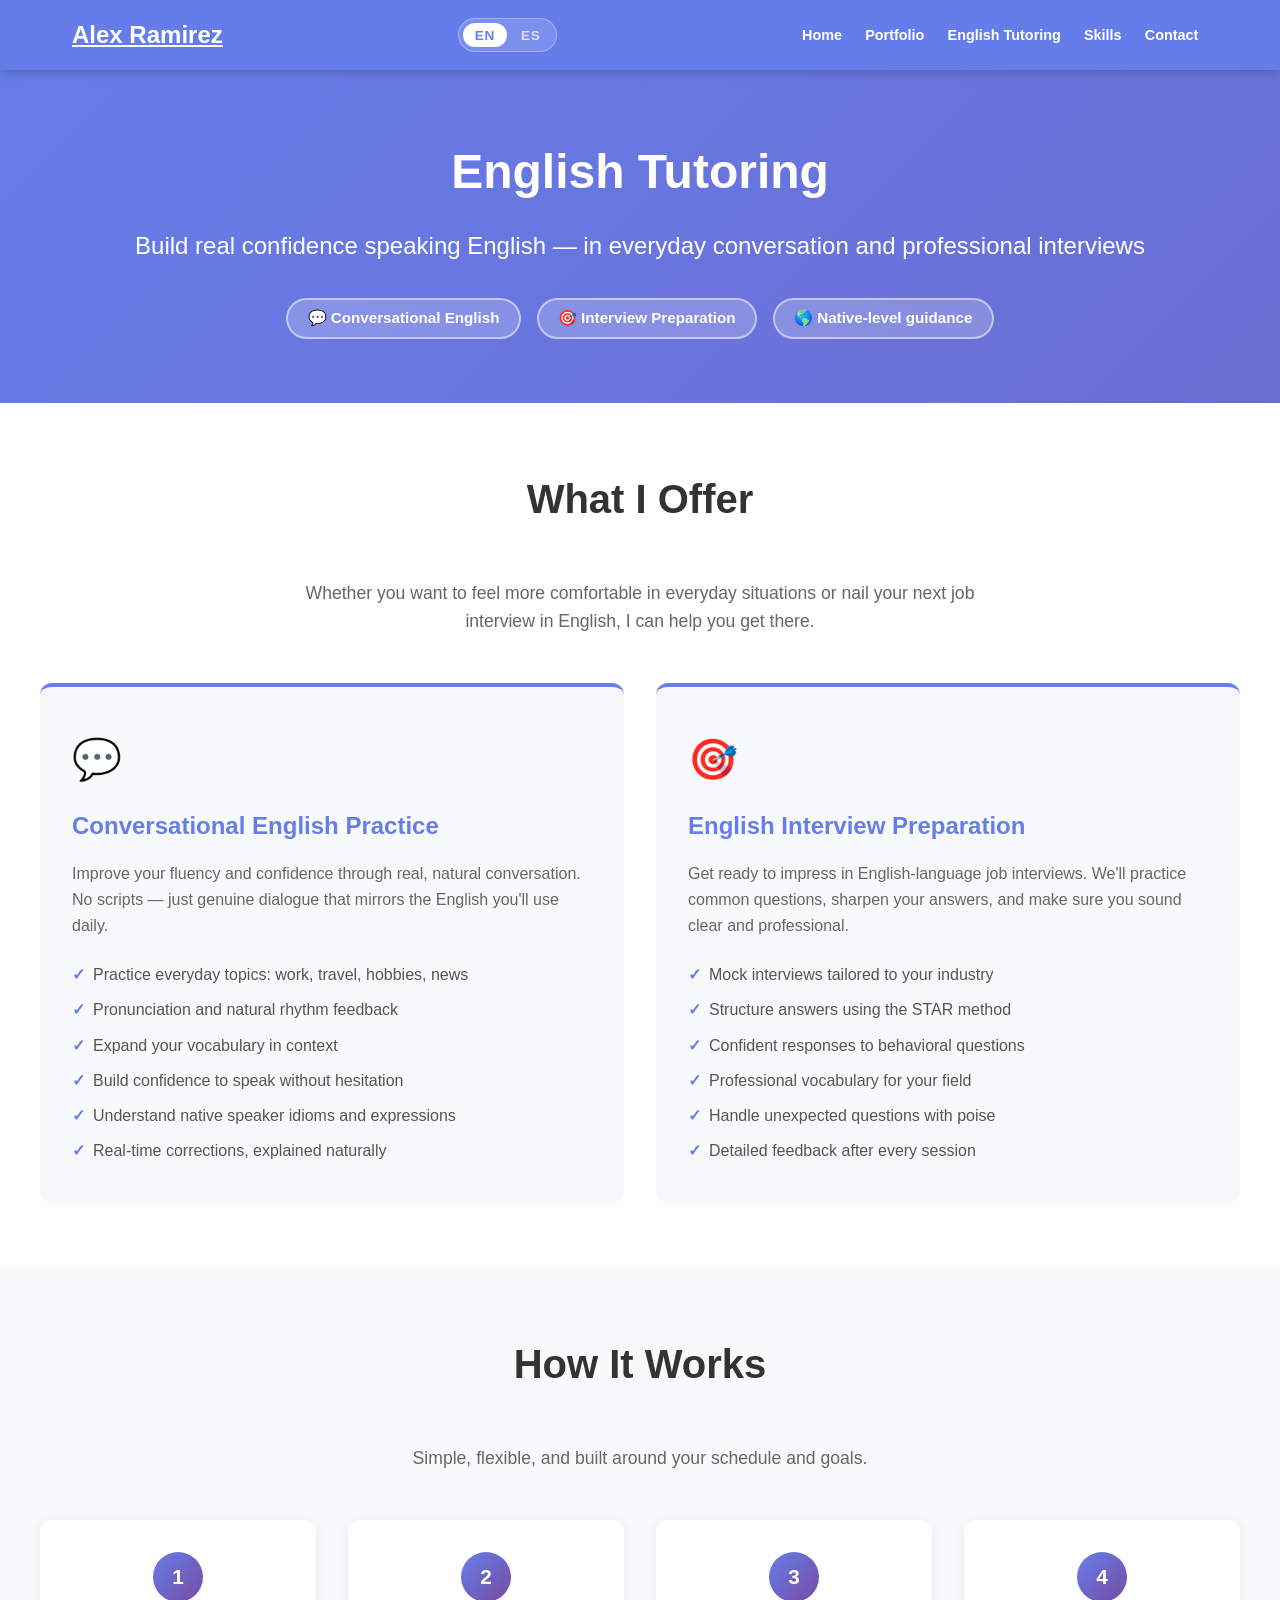
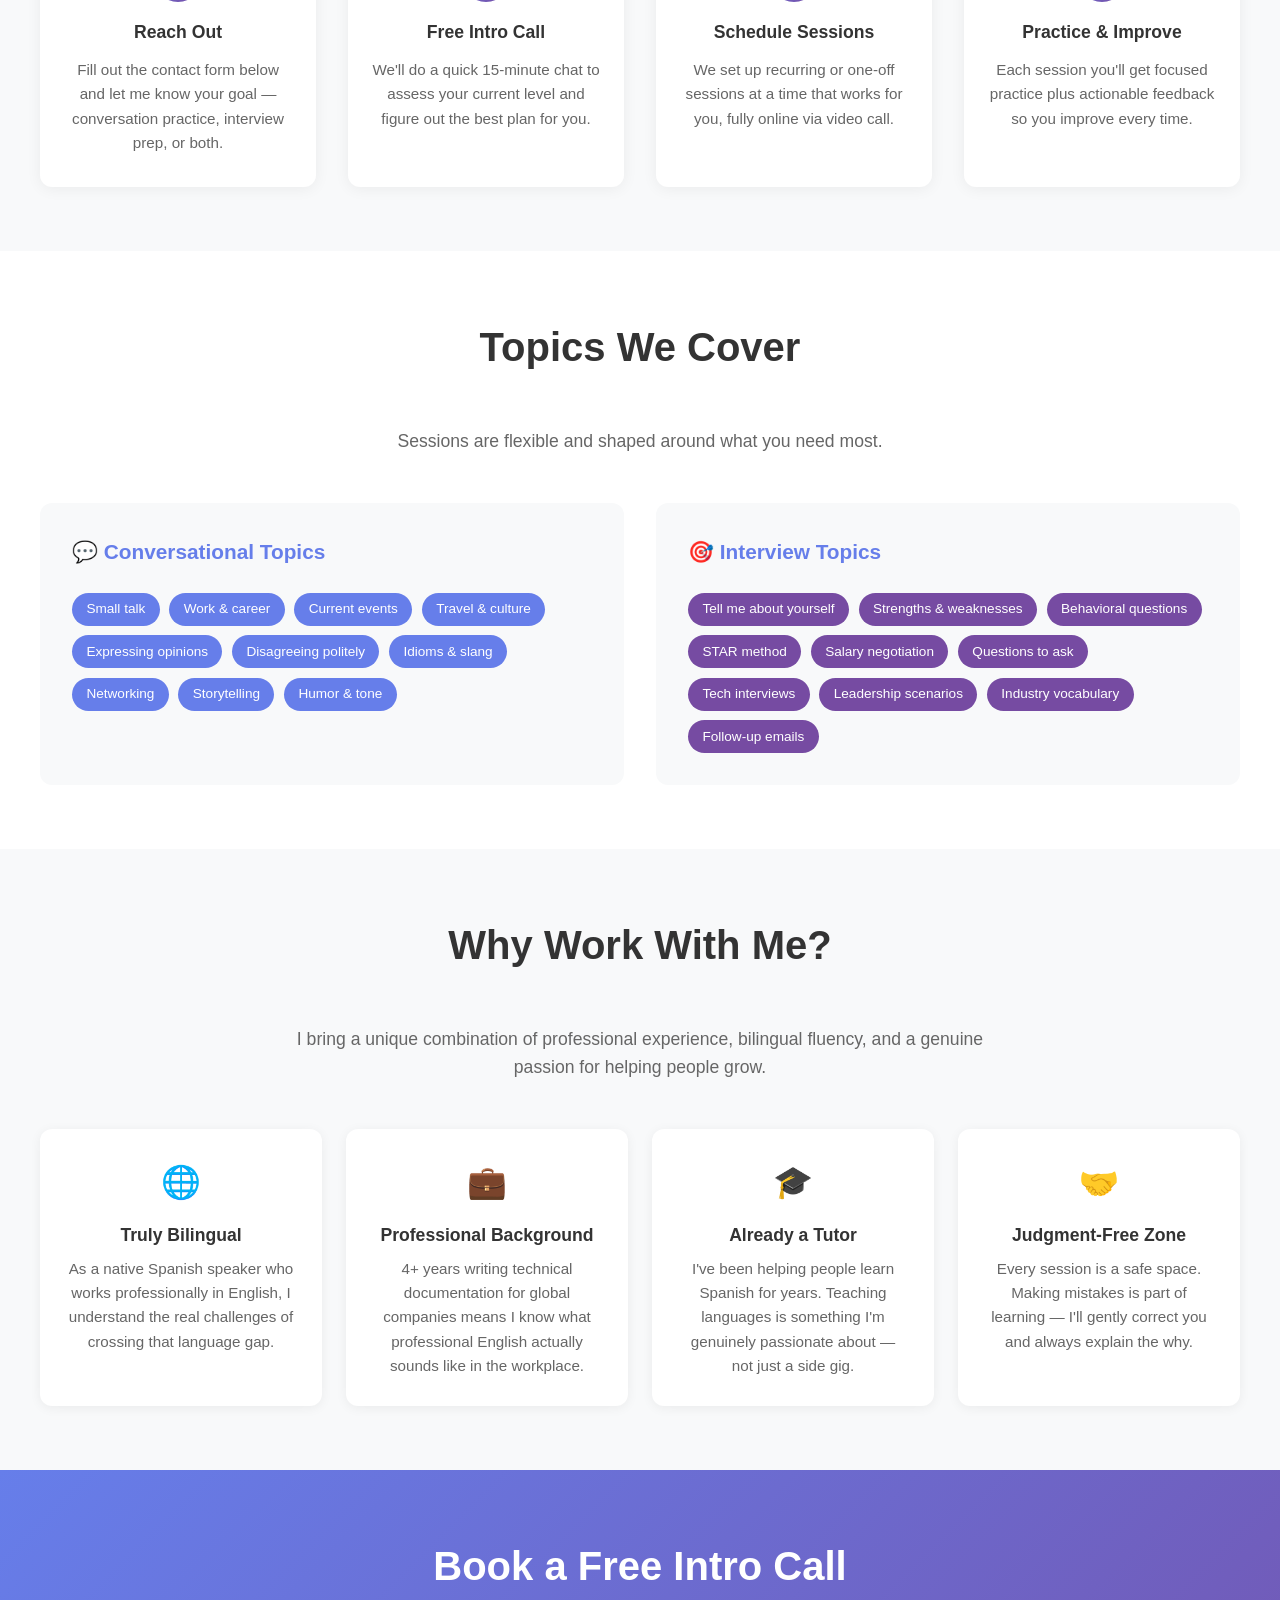
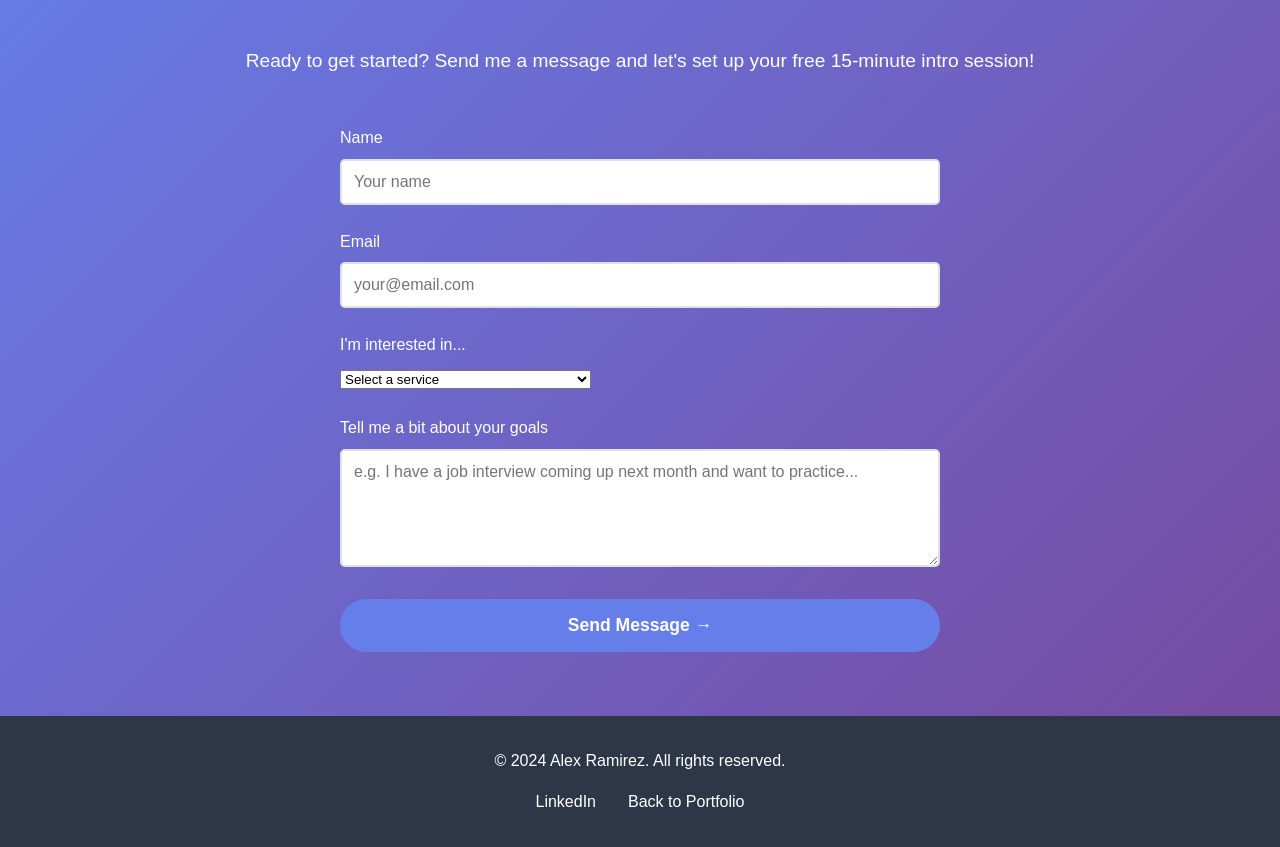
==== english-tutoring.html @ 755c6a48 "Removed Spanish section from index and updated links." ====
<!DOCTYPE html>
<html lang="en">
<head>
    <meta charset="UTF-8">
    <meta name="viewport" content="width=device-width, initial-scale=1.0">
    <title>English Tutoring - Alex Ramirez</title>
    <link rel="stylesheet" href="styles.css">
    <link rel="stylesheet" href="english-coaching.css">
</head>
<body>

    <header>
        <nav>
            <a href="index.html" class="logo">Alex Ramirez</a>
            <div class="nav-right">
                <div class="lang-toggle">
                    <button class="lang-btn active" id="btnEN" onclick="setLang('en')">EN</button>
                    <button class="lang-btn"         id="btnES" onclick="setLang('es')">ES</button>
                </div>
                <button class="hamburger" id="hamburger">
                    <span></span><span></span><span></span>
                </button>
            </div>
            <ul class="nav-links" id="navLinks">
                <li><a href="index.html#home"       data-en="Home"             data-es="Inicio">Home</a></li>
                <li><a href="index.html#portfolio"   data-en="Portfolio"        data-es="Portafolio">Portfolio</a></li>
                <li><a href="english-coaching.html" class="active" data-en="English Tutoring" data-es="Tutoría de Inglés">English Tutoring</a></li>
                <li><a href="index.html#skills"      data-en="Skills"           data-es="Habilidades">Skills</a></li>
                <li><a href="index.html#contact"     data-en="Contact"          data-es="Contacto">Contact</a></li>
            </ul>
        </nav>
    </header>

    <!-- HERO -->
    <section class="hero lang-fade" id="home">
        <h1 data-en="English Tutoring" data-es="Tutoría de Inglés">English Tutoring</h1>
        <p class="tagline"
           data-en="Build real confidence speaking English — in everyday conversation and professional interviews"
           data-es="Gana confianza real hablando inglés — en conversación cotidiana y entrevistas profesionales">
            Build real confidence speaking English — in everyday conversation and professional interviews
        </p>
        <div class="hero-badges">
            <span class="hero-badge" data-en="💬 Conversational English" data-es="💬 Inglés Conversacional">💬 Conversational English</span>
            <span class="hero-badge" data-en="🎯 Interview Preparation"  data-es="🎯 Preparación de Entrevistas">🎯 Interview Preparation</span>
            <span class="hero-badge" data-en="🌎 Native-level guidance"  data-es="🌎 Guía a nivel nativo">🌎 Native-level guidance</span>
        </div>
    </section>

    <!-- SERVICES -->
    <section class="services lang-fade" id="services">
        <div class="container">
            <h2 class="section-title" data-en="What I Offer" data-es="Lo Que Ofrezco">What I Offer</h2>
            <p class="section-subtitle"
               data-en="Whether you want to feel more comfortable in everyday situations or nail your next job interview in English, I can help you get there."
               data-es="Ya sea que quieras sentirte más cómodo en situaciones cotidianas o destacar en tu próxima entrevista de trabajo en inglés, puedo ayudarte a lograrlo.">
                Whether you want to feel more comfortable in everyday situations or nail your next job interview in English, I can help you get there.
            </p>
            <div class="services-grid">

                <div class="service-card">
                    <div class="service-icon">💬</div>
                    <h3 data-en="Conversational English Practice" data-es="Práctica de Inglés Conversacional">Conversational English Practice</h3>
                    <p data-en="Improve your fluency and confidence through real, natural conversation. No scripts — just genuine dialogue that mirrors the English you'll use daily."
                       data-es="Mejora tu fluidez y confianza a través de conversaciones reales y naturales. Sin guiones — solo diálogo genuino que refleja el inglés que usarás a diario.">
                        Improve your fluency and confidence through real, natural conversation. No scripts — just genuine dialogue that mirrors the English you'll use daily.
                    </p>
                    <ul class="service-list">
                        <li data-en="Practice everyday topics: work, travel, hobbies, news"   data-es="Practica temas cotidianos: trabajo, viajes, pasatiempos, noticias">Practice everyday topics: work, travel, hobbies, news</li>
                        <li data-en="Pronunciation and natural rhythm feedback"               data-es="Retroalimentación sobre pronunciación y ritmo natural">Pronunciation and natural rhythm feedback</li>
                        <li data-en="Expand your vocabulary in context"                       data-es="Amplía tu vocabulario en contexto">Expand your vocabulary in context</li>
                        <li data-en="Build confidence to speak without hesitation"            data-es="Gana confianza para hablar sin dudarlo">Build confidence to speak without hesitation</li>
                        <li data-en="Understand native speaker idioms and expressions"        data-es="Comprende modismos y expresiones de hablantes nativos">Understand native speaker idioms and expressions</li>
                        <li data-en="Real-time corrections, explained naturally"              data-es="Correcciones en tiempo real, explicadas de forma natural">Real-time corrections, explained naturally</li>
                    </ul>
                </div>

                <div class="service-card">
                    <div class="service-icon">🎯</div>
                    <h3 data-en="English Interview Preparation" data-es="Preparación de Entrevistas en Inglés">English Interview Preparation</h3>
                    <p data-en="Get ready to impress in English-language job interviews. We'll practice common questions, sharpen your answers, and make sure you sound clear and professional."
                       data-es="Prepárate para impresionar en entrevistas de trabajo en inglés. Practicaremos preguntas comunes, puliremos tus respuestas y aseguraremos que suenes claro y profesional.">
                        Get ready to impress in English-language job interviews. We'll practice common questions, sharpen your answers, and make sure you sound clear and professional.
                    </p>
                    <ul class="service-list">
                        <li data-en="Mock interviews tailored to your industry"              data-es="Entrevistas simuladas adaptadas a tu industria">Mock interviews tailored to your industry</li>
                        <li data-en="Structure answers using the STAR method"                data-es="Estructura tus respuestas con el método STAR">Structure answers using the STAR method</li>
                        <li data-en="Confident responses to behavioral questions"            data-es="Respuestas seguras a preguntas de comportamiento">Confident responses to behavioral questions</li>
                        <li data-en="Professional vocabulary for your field"                 data-es="Vocabulario profesional para tu área">Professional vocabulary for your field</li>
                        <li data-en="Handle unexpected questions with poise"                 data-es="Maneja preguntas inesperadas con aplomo">Handle unexpected questions with poise</li>
                        <li data-en="Detailed feedback after every session"                  data-es="Retroalimentación detallada después de cada sesión">Detailed feedback after every session</li>
                    </ul>
                </div>

            </div>
        </div>
    </section>

    <!-- HOW IT WORKS -->
    <section class="how-it-works lang-fade" id="how-it-works">
        <div class="container">
            <h2 class="section-title" data-en="How It Works" data-es="¿Cómo Funciona?">How It Works</h2>
            <p class="section-subtitle"
               data-en="Simple, flexible, and built around your schedule and goals."
               data-es="Simple, flexible y adaptado a tu horario y objetivos.">
                Simple, flexible, and built around your schedule and goals.
            </p>
            <div class="steps-grid">
                <div class="step">
                    <div class="step-number">1</div>
                    <h3 data-en="Reach Out"       data-es="Contáctame">Reach Out</h3>
                    <p  data-en="Fill out the contact form below and let me know your goal — conversation practice, interview prep, or both."
                        data-es="Llena el formulario de contacto y cuéntame tu objetivo — práctica de conversación, preparación de entrevistas, o ambos.">
                        Fill out the contact form below and let me know your goal — conversation practice, interview prep, or both.
                    </p>
                </div>
                <div class="step">
                    <div class="step-number">2</div>
                    <h3 data-en="Free Intro Call"   data-es="Llamada Inicial Gratis">Free Intro Call</h3>
                    <p  data-en="We'll do a quick 15-minute chat to assess your current level and figure out the best plan for you."
                        data-es="Haremos una breve llamada de 15 minutos para evaluar tu nivel actual y definir el mejor plan para ti.">
                        We'll do a quick 15-minute chat to assess your current level and figure out the best plan for you.
                    </p>
                </div>
                <div class="step">
                    <div class="step-number">3</div>
                    <h3 data-en="Schedule Sessions"  data-es="Agenda tus Sesiones">Schedule Sessions</h3>
                    <p  data-en="We set up recurring or one-off sessions at a time that works for you, fully online via video call."
                        data-es="Programamos sesiones recurrentes o únicas en el horario que más te convenga, completamente en línea por videollamada.">
                        We set up recurring or one-off sessions at a time that works for you, fully online via video call.
                    </p>
                </div>
                <div class="step">
                    <div class="step-number">4</div>
                    <h3 data-en="Practice &amp; Improve" data-es="Practica y Mejora">Practice &amp; Improve</h3>
                    <p  data-en="Each session you'll get focused practice plus actionable feedback so you improve every time."
                        data-es="En cada sesión tendrás práctica enfocada más retroalimentación concreta para mejorar en cada encuentro.">
                        Each session you'll get focused practice plus actionable feedback so you improve every time.
                    </p>
                </div>
            </div>
        </div>
    </section>

    <!-- TOPICS -->
    <section class="topics lang-fade" id="topics">
        <div class="container">
            <h2 class="section-title" data-en="Topics We Cover" data-es="Temas que Cubrimos">Topics We Cover</h2>
            <p class="section-subtitle"
               data-en="Sessions are flexible and shaped around what you need most."
               data-es="Las sesiones son flexibles y se adaptan a lo que más necesitas.">
                Sessions are flexible and shaped around what you need most.
            </p>
            <div class="topics-grid">
                <div class="topic-group">
                    <h3 data-en="💬 Conversational Topics" data-es="💬 Temas Conversacionales">💬 Conversational Topics</h3>
                    <div class="topic-tags">
                        <span class="topic-tag" data-en="Small talk"           data-es="Charla casual">Small talk</span>
                        <span class="topic-tag" data-en="Work &amp; career"    data-es="Trabajo y carrera">Work &amp; career</span>
                        <span class="topic-tag" data-en="Current events"       data-es="Actualidad">Current events</span>
                        <span class="topic-tag" data-en="Travel &amp; culture" data-es="Viajes y cultura">Travel &amp; culture</span>
                        <span class="topic-tag" data-en="Expressing opinions"  data-es="Expresar opiniones">Expressing opinions</span>
                        <span class="topic-tag" data-en="Disagreeing politely" data-es="Disentir con respeto">Disagreeing politely</span>
                        <span class="topic-tag" data-en="Idioms &amp; slang"   data-es="Modismos y jerga">Idioms &amp; slang</span>
                        <span class="topic-tag" data-en="Networking"           data-es="Networking">Networking</span>
                        <span class="topic-tag" data-en="Storytelling"         data-es="Narrativa">Storytelling</span>
                        <span class="topic-tag" data-en="Humor &amp; tone"     data-es="Humor y tono">Humor &amp; tone</span>
                    </div>
                </div>
                <div class="topic-group">
                    <h3 data-en="🎯 Interview Topics" data-es="🎯 Temas de Entrevista">🎯 Interview Topics</h3>
                    <div class="topic-tags">
                        <span class="topic-tag secondary" data-en="Tell me about yourself"     data-es="Háblame de ti">Tell me about yourself</span>
                        <span class="topic-tag secondary" data-en="Strengths &amp; weaknesses" data-es="Fortalezas y debilidades">Strengths &amp; weaknesses</span>
                        <span class="topic-tag secondary" data-en="Behavioral questions"       data-es="Preguntas de comportamiento">Behavioral questions</span>
                        <span class="topic-tag secondary" data-en="STAR method"                data-es="Método STAR">STAR method</span>
                        <span class="topic-tag secondary" data-en="Salary negotiation"         data-es="Negociación salarial">Salary negotiation</span>
                        <span class="topic-tag secondary" data-en="Questions to ask"           data-es="Preguntas para hacer">Questions to ask</span>
                        <span class="topic-tag secondary" data-en="Tech interviews"            data-es="Entrevistas técnicas">Tech interviews</span>
                        <span class="topic-tag secondary" data-en="Leadership scenarios"       data-es="Escenarios de liderazgo">Leadership scenarios</span>
                        <span class="topic-tag secondary" data-en="Industry vocabulary"        data-es="Vocabulario de la industria">Industry vocabulary</span>
                        <span class="topic-tag secondary" data-en="Follow-up emails"           data-es="Emails de seguimiento">Follow-up emails</span>
                    </div>
                </div>
            </div>
        </div>
    </section>

    <!-- WHY ME -->
    <section class="why-me lang-fade" id="why-me">
        <div class="container">
            <h2 class="section-title" data-en="Why Work With Me?" data-es="¿Por Qué Trabajar Conmigo?">Why Work With Me?</h2>
            <p class="section-subtitle"
               data-en="I bring a unique combination of professional experience, bilingual fluency, and a genuine passion for helping people grow."
               data-es="Aporto una combinación única de experiencia profesional, fluidez bilingüe y una pasión genuina por ayudar a las personas a crecer.">
                I bring a unique combination of professional experience, bilingual fluency, and a genuine passion for helping people grow.
            </p>
            <div class="why-me-content">
                <div class="why-card">
                    <div class="why-icon">🌐</div>
                    <h3 data-en="Truly Bilingual"         data-es="Verdaderamente Bilingüe">Truly Bilingual</h3>
                    <p  data-en="As a native Spanish speaker who works professionally in English, I understand the real challenges of crossing that language gap."
                        data-es="Como hispanohablante nativo que trabaja profesionalmente en inglés, entiendo los verdaderos desafíos de cruzar esa barrera lingüística.">
                        As a native Spanish speaker who works professionally in English, I understand the real challenges of crossing that language gap.
                    </p>
                </div>
                <div class="why-card">
                    <div class="why-icon">💼</div>
                    <h3 data-en="Professional Background" data-es="Experiencia Profesional">Professional Background</h3>
                    <p  data-en="4+ years writing technical documentation for global companies means I know what professional English actually sounds like in the workplace."
                        data-es="Más de 4 años redactando documentación técnica para empresas globales significa que sé cómo suena el inglés profesional en el entorno laboral.">
                        4+ years writing technical documentation for global companies means I know what professional English actually sounds like in the workplace.
                    </p>
                </div>
                <div class="why-card">
                    <div class="why-icon">🎓</div>
                    <h3 data-en="Already a Tutor"         data-es="Ya Soy Tutor">Already a Tutor</h3>
                    <p  data-en="I've been helping people learn Spanish for years. Teaching languages is something I'm genuinely passionate about — not just a side gig."
                        data-es="Llevo años ayudando a personas a aprender español. Enseñar idiomas es algo por lo que siento una verdadera pasión — no solo un ingreso extra.">
                        I've been helping people learn Spanish for years. Teaching languages is something I'm genuinely passionate about — not just a side gig.
                    </p>
                </div>
                <div class="why-card">
                    <div class="why-icon">🤝</div>
                    <h3 data-en="Judgment-Free Zone"      data-es="Sin Juicios">Judgment-Free Zone</h3>
                    <p  data-en="Every session is a safe space. Making mistakes is part of learning — I'll gently correct you and always explain the why."
                        data-es="Cada sesión es un espacio seguro. Cometer errores es parte del aprendizaje — te corregiré con amabilidad y siempre explicaré el porqué.">
                        Every session is a safe space. Making mistakes is part of learning — I'll gently correct you and always explain the why.
                    </p>
                </div>
            </div>
        </div>
    </section>

    <!-- CONTACT -->
    <section class="contact lang-fade" id="contact">
        <div class="container">
            <h2 class="section-title" style="color: white;"
                data-en="Book a Free Intro Call" data-es="Agenda una Llamada Inicial Gratis">Book a Free Intro Call</h2>
            <p class="contact-intro"
               data-en="Ready to get started? Send me a message and let's set up your free 15-minute intro session!"
               data-es="¿Listo para empezar? Envíame un mensaje y coordinemos tu sesión inicial gratuita de 15 minutos.">
                Ready to get started? Send me a message and let's set up your free 15-minute intro session!
            </p>
            <form action="https://formspree.io/f/mzdpgerg" method="POST" class="contact-form">
                <div class="form-group">
                    <label for="name" data-en="Name" data-es="Nombre">Name</label>
                    <input type="text" id="name" name="name"
                           data-ph-en="Your name" data-ph-es="Tu nombre"
                           placeholder="Your name" required>
                </div>
                <div class="form-group">
                    <label for="email" data-en="Email" data-es="Correo electrónico">Email</label>
                    <input type="email" id="email" name="email"
                           data-ph-en="your@email.com" data-ph-es="tu@correo.com"
                           placeholder="your@email.com" required>
                </div>
                <div class="form-group">
                    <label for="service"
                           data-en="I'm interested in..."
                           data-es="Me interesa...">I'm interested in...</label>
                    <select id="service" name="service" required>
                        <option value="" disabled selected
                                data-en="Select a service"
                                data-es="Selecciona un servicio">Select a service</option>
                        <option value="conversational"
                                data-en="Conversational English Practice"
                                data-es="Práctica de Inglés Conversacional">Conversational English Practice</option>
                        <option value="interview"
                                data-en="Interview Preparation"
                                data-es="Preparación de Entrevistas">Interview Preparation</option>
                        <option value="both"
                                data-en="Both — Conversation &amp; Interview Prep"
                                data-es="Ambos — Conversación y Entrevistas">Both — Conversation &amp; Interview Prep</option>
                    </select>
                </div>
                <div class="form-group">
                    <label for="message"
                           data-en="Tell me a bit about your goals"
                           data-es="Cuéntame un poco sobre tus objetivos">Tell me a bit about your goals</label>
                    <textarea id="message" name="message" rows="5"
                              data-ph-en="e.g. I have a job interview coming up next month and want to practice..."
                              data-ph-es="Ej. Tengo una entrevista de trabajo el próximo mes y quiero practicar..."
                              placeholder="e.g. I have a job interview coming up next month and want to practice..."
                              required></textarea>
                </div>
                <button type="submit" class="submit-button"
                        data-en="Send Message →" data-es="Enviar Mensaje →">Send Message →</button>
            </form>
        </div>
    </section>

    <!-- FOOTER -->
    <footer class="lang-fade">
        <p>&copy; 2024 Alex Ramirez. <span data-en="All rights reserved." data-es="Todos los derechos reservados.">All rights reserved.</span></p>
        <div class="social-links">
            <a href="https://www.linkedin.com/in/alexander-ramirez-ba2b4a51/" target="_blank">LinkedIn</a>
            <a href="index.html" data-en="Back to Portfolio" data-es="Volver al Portafolio">Back to Portfolio</a>
        </div>
    </footer>

    <script src="script.js"></script>
    <script>
        // Language Toggle
        let currentLang = 'en';

        function setLang(lang) {
            if (lang === currentLang) return;
            currentLang = lang;

            document.getElementById('btnEN').classList.toggle('active', lang === 'en');
            document.getElementById('btnES').classList.toggle('active', lang === 'es');

            const sections = document.querySelectorAll('.lang-fade');
            sections.forEach(s => s.classList.add('fading'));

            setTimeout(() => {
                document.querySelectorAll('[data-en]').forEach(el => {
                    if (el.tagName === 'INPUT' || el.tagName === 'TEXTAREA') return;
                    el.textContent = el.getAttribute('data-' + lang);
                });

                document.querySelectorAll('[data-ph-en]').forEach(el => {
                    el.placeholder = el.getAttribute('data-ph-' + lang);
                });

                document.documentElement.lang = lang;
                sections.forEach(s => s.classList.remove('fading'));
            }, 200);
        }
    </script>

</body>
</html>
---- styles.css ----
/* Reset and base styles */
* {
    margin: 0;
    padding: 0;
    box-sizing: border-box;
}

html {
    scroll-behavior: smooth;
}

body {
    font-family: 'Segoe UI', Tahoma, Geneva, Verdana, sans-serif;
    line-height: 1.6;
    color: #333;
    background: linear-gradient(135deg, #667eea 0%, #764ba2 100%);
    min-height: 100vh;
}

/* Header/Navigation */
header {
    background: rgba(102, 126, 234, 0.95);
    padding: 1rem 0;
    box-shadow: 0 2px 10px rgba(0,0,0,0.2);
    position: sticky;
    top: 0;
    z-index: 1000;
}

nav {
    max-width: 1200px;
    margin: 0 auto;
    padding: 0 2rem;
    display: flex;
    justify-content: space-between;
    align-items: center;
}

.logo {
    font-size: 1.5rem;
    font-weight: bold;
    color: white;
}

.nav-links {
    display: flex;
    gap: 2rem;
    list-style: none;
}

.nav-links a {
    text-decoration: none;
    color: white;
    font-weight: 600;
    transition: all 0.3s;
    position: relative;
    padding: 0.5rem 1rem;
    border-radius: 5px;
}

.nav-links a:hover {
    background: rgba(255, 255, 255, 0.2);
    transform: translateY(-2px);
}

.nav-links a::after {
    content: '';
    position: absolute;
    bottom: 0;
    left: 50%;
    transform: translateX(-50%);
    width: 0;
    height: 2px;
    background: white;
    transition: width 0.3s;
}

.nav-links a:hover::after {
    width: 80%;
}

/* Hamburger Menu */
.hamburger {
    display: none;
    flex-direction: column;
    background: none;
    border: none;
    cursor: pointer;
    padding: 0;
    z-index: 1001;
}

.hamburger span {
    width: 25px;
    height: 3px;
    background: white;
    margin: 3px 0;
    transition: 0.3s;
    border-radius: 3px;
}

.hamburger.active span:nth-child(1) {
    transform: rotate(45deg) translate(8px, 8px);
}

.hamburger.active span:nth-child(2) {
    opacity: 0;
}

.hamburger.active span:nth-child(3) {
    transform: rotate(-45deg) translate(7px, -7px);
}

/* Hero Section */
.hero {
    max-width: 1200px;
    margin: 0 auto;
    padding: 4rem 2rem;
    text-align: center;
    color: white;
}

.hero h1 {
    font-size: 3rem;
    margin-bottom: 1rem;
    animation: fadeInUp 0.8s ease-out;
}

.hero .tagline {
    font-size: 1.5rem;
    margin-bottom: 2rem;
    opacity: 0.95;
    animation: fadeInUp 0.8s ease-out 0.2s both;
}

/* Portfolio Section */
.portfolio {
    background: white;
    padding: 4rem 2rem;
}

.container {
    max-width: 1200px;
    margin: 0 auto;
}

.section-title {
    text-align: center;
    font-size: 2.5rem;
    margin-bottom: 3rem;
    color: #333;
}

.portfolio-grid {
    display: grid;
    grid-template-columns: repeat(auto-fit, minmax(300px, 1fr));
    gap: 2rem;
}

.portfolio-card {
    background: #f8f9fa;
    border-radius: 10px;
    padding: 2rem;
    transition: transform 0.3s, box-shadow 0.3s;
    cursor: pointer;
}

.portfolio-card:hover {
    transform: translateY(-5px);
    box-shadow: 0 10px 30px rgba(0,0,0,0.1);
}

.portfolio-card h3 {
    color: #667eea;
    margin-bottom: 1rem;
    font-size: 1.5rem;
}

.portfolio-card p {
    color: #666;
    margin-bottom: 1rem;
}

.tags {
    display: flex;
    flex-wrap: wrap;
    gap: 0.5rem;
}

.tag {
    background: #667eea;
    color: white;
    padding: 0.3rem 0.8rem;
    border-radius: 20px;
    font-size: 0.85rem;
}

/* Skills Section */
.skills {
    background: #f8f9fa;
    padding: 4rem 2rem;
}

/* Spanish Tutoring Section */
.spanish-tutoring {
    background: white;
    padding: 4rem 2rem;
}

.tutoring-intro {
    text-align: center;
    color: #666;
    font-size: 1.2rem;
    margin-bottom: 2rem;
    max-width: 800px;
    margin-left: auto;
    margin-right: auto;
}

.video-container {
    max-width: 800px;
    margin: 0 auto;
    position: relative;
    padding-bottom: 56.25%; /* 16:9 aspect ratio */
    height: 0;
    overflow: hidden;
}

.video-container iframe {
    position: absolute;
    top: 0;
    left: 0;
    width: 100%;
    height: 100%;
    border-radius: 10px;
}

.skills-grid {
    display: grid;
    grid-template-columns: repeat(auto-fit, minmax(250px, 1fr));
    gap: 2rem;
}

.skill-category h3 {
    color: #667eea;
    margin-bottom: 1rem;
}

.skill-category ul {
    list-style: none;
}

.skill-category li {
    padding: 0.5rem 0;
    color: #666;
    border-bottom: 1px solid #e0e0e0;
}

/* Contact Section */
.contact {
    background: linear-gradient(135deg, #667eea 0%, #764ba2 100%);
    padding: 4rem 2rem;
}

.contact-intro {
    text-align: center;
    color: white;
    font-size: 1.2rem;
    margin-bottom: 3rem;
}

.contact-form {
    max-width: 600px;
    margin: 0 auto;
}

.form-group {
    margin-bottom: 1.5rem;
}

.form-group label {
    display: block;
    margin-bottom: 0.5rem;
    color: white;
    font-weight: 500;
}

.form-group input,
.form-group textarea {
    width: 100%;
    padding: 0.75rem;
    border: 2px solid #e0e0e0;
    border-radius: 5px;
    font-family: inherit;
    font-size: 1rem;
    transition: border-color 0.3s;
}

.form-group input:focus,
.form-group textarea:focus {
    outline: none;
    border-color: #667eea;
}

.submit-button {
    width: 100%;
    padding: 1rem 2rem;
    background: #667eea;
    color: white;
    border: none;
    border-radius: 50px;
    font-size: 1.1rem;
    font-weight: bold;
    cursor: pointer;
    transition: background 0.3s, transform 0.3s;
}

.submit-button:hover {
    background: #5568d3;
    transform: translateY(-2px);
}

.submit-button:active {
    transform: translateY(0);
}

/* Footer */
footer {
    background: #2d3748;
    color: white;
    padding: 2rem;
    text-align: center;
}

.social-links {
    display: flex;
    justify-content: center;
    gap: 2rem;
    margin-top: 1rem;
}

.social-links a {
    color: white;
    text-decoration: none;
    transition: color 0.3s;
}

.social-links a:hover {
    color: #667eea;
}

/* Animations */
@keyframes fadeInUp {
    from {
        opacity: 0;
        transform: translateY(30px);
    }
    to {
        opacity: 1;
        transform: translateY(0);
    }
}

/* Responsive Design */
@media (max-width: 768px) {
    .hero h1 {
        font-size: 2rem;
    }
    
    .hero .tagline {
        font-size: 1.2rem;
    }
    
    nav {
        padding: 0 1rem;
    }
    
    .logo {
        font-size: 1.2rem;
    }
    
    .hamburger {
        display: flex;
    }
    
    .nav-links {
        position: fixed;
        right: -100%;
        top: 70px;
        flex-direction: column;
        background: rgba(102, 126, 234, 0.98);
        width: 100%;
        text-align: center;
        transition: 0.3s;
        box-shadow: 0 10px 27px rgba(0, 0, 0, 0.3);
        padding: 2rem 0;
        gap: 0;
    }
    
    .nav-links.active {
        right: 0;
    }
    
    .nav-links li {
        margin: 0;
    }
    
    .nav-links a {
        display: block;
        padding: 1rem;
        margin: 0.5rem 2rem;
    }
}
---- english-coaching.css ----
/* ── Nav overrides (extra items + lang toggle need more room) ── */
.nav-right {
    display: flex;
    align-items: center;
    gap: 1.5rem;
}

.nav-links {
    gap: 0.25rem;
}

.nav-links a {
    font-size: 0.9rem;
    padding: 0.5rem 0.6rem;
    white-space: nowrap;
}

/* Language Toggle */
.lang-toggle {
    display: flex;
    align-items: center;
    background: rgba(255,255,255,0.15);
    border-radius: 50px;
    padding: 4px;
    gap: 2px;
    border: 1px solid rgba(255,255,255,0.3);
}

.lang-btn {
    background: none;
    border: none;
    color: rgba(255,255,255,0.7);
    font-size: 0.85rem;
    font-weight: 700;
    cursor: pointer;
    padding: 0.3rem 0.75rem;
    border-radius: 50px;
    transition: all 0.25s;
    font-family: inherit;
    letter-spacing: 0.05em;
}

.lang-btn.active { background: white; color: #667eea; }
.lang-btn:not(.active):hover { color: white; background: rgba(255,255,255,0.15); }

/* ── Hero badges ── */
.hero-badges {
    display: flex;
    justify-content: center;
    gap: 1rem;
    flex-wrap: wrap;
    animation: fadeInUp 0.8s ease-out 0.4s both;
}

.hero-badge {
    background: rgba(255,255,255,0.2);
    border: 2px solid rgba(255,255,255,0.5);
    color: white;
    padding: 0.4rem 1.2rem;
    border-radius: 50px;
    font-size: 0.95rem;
    font-weight: 600;
}

/* ── Shared section subtitle ── */
.section-subtitle {
    text-align: center;
    color: #666;
    font-size: 1.1rem;
    margin-bottom: 3rem;
    max-width: 700px;
    margin-left: auto;
    margin-right: auto;
}

/* ── Services ── */
.services {
    background: white;
    padding: 4rem 2rem;
}

.services-grid {
    display: grid;
    grid-template-columns: repeat(auto-fit, minmax(320px, 1fr));
    gap: 2rem;
}

.service-card {
    background: #f8f9fa;
    border-radius: 12px;
    padding: 2.5rem 2rem;
    transition: transform 0.3s, box-shadow 0.3s;
    border-top: 4px solid #667eea;
}

.service-card:hover {
    transform: translateY(-5px);
    box-shadow: 0 10px 30px rgba(0,0,0,0.1);
}

.service-icon { font-size: 2.5rem; margin-bottom: 1rem; }
.service-card h3 { color: #667eea; margin-bottom: 1rem; font-size: 1.5rem; }
.service-card p  { color: #666; margin-bottom: 1.5rem; }

.service-list { list-style: none; display: flex; flex-direction: column; gap: 0.6rem; }

.service-list li {
    color: #555;
    display: flex;
    align-items: flex-start;
    gap: 0.5rem;
}

.service-list li::before { content: '✓'; color: #667eea; font-weight: bold; flex-shrink: 0; }

/* ── How It Works ── */
.how-it-works { background: #f8f9fa; padding: 4rem 2rem; }

.steps-grid {
    display: grid;
    grid-template-columns: repeat(auto-fit, minmax(220px, 1fr));
    gap: 2rem;
}

.step {
    text-align: center;
    padding: 2rem 1.5rem;
    background: white;
    border-radius: 12px;
    box-shadow: 0 2px 15px rgba(0,0,0,0.06);
    transition: transform 0.3s, box-shadow 0.3s;
}

.step:hover {
    transform: translateY(-5px);
    box-shadow: 0 10px 30px rgba(0,0,0,0.1);
}

.step-number {
    width: 50px;
    height: 50px;
    background: linear-gradient(135deg, #667eea, #764ba2);
    color: white;
    border-radius: 50%;
    display: flex;
    align-items: center;
    justify-content: center;
    font-size: 1.3rem;
    font-weight: bold;
    margin: 0 auto 1rem;
}

.step h3 { color: #333; margin-bottom: 0.75rem; font-size: 1.1rem; }
.step p  { color: #666; font-size: 0.95rem; }

/* ── Topics ── */
.topics { background: white; padding: 4rem 2rem; }

.topics-grid {
    display: grid;
    grid-template-columns: repeat(auto-fit, minmax(300px, 1fr));
    gap: 2rem;
}

.topic-group { background: #f8f9fa; border-radius: 12px; padding: 2rem; }
.topic-group h3 { color: #667eea; margin-bottom: 1.5rem; font-size: 1.3rem; }
.topic-tags { display: flex; flex-wrap: wrap; gap: 0.6rem; }

.topic-tag {
    background: #667eea;
    color: white;
    padding: 0.35rem 0.9rem;
    border-radius: 20px;
    font-size: 0.85rem;
}

.topic-tag.secondary { background: #764ba2; }

/* ── Why Me ── */
.why-me { background: #f8f9fa; padding: 4rem 2rem; }

.why-me-content {
    display: grid;
    grid-template-columns: repeat(auto-fit, minmax(260px, 1fr));
    gap: 1.5rem;
}

.why-card {
    background: white;
    border-radius: 12px;
    padding: 1.75rem;
    text-align: center;
    box-shadow: 0 2px 12px rgba(0,0,0,0.06);
    transition: transform 0.3s, box-shadow 0.3s;
}

.why-card:hover {
    transform: translateY(-4px);
    box-shadow: 0 8px 25px rgba(0,0,0,0.1);
}

.why-icon { font-size: 2rem; margin-bottom: 0.75rem; }
.why-card h3 { color: #333; margin-bottom: 0.5rem; font-size: 1.1rem; }
.why-card p  { color: #666; font-size: 0.95rem; }

/* ── Language fade transition ── */
.lang-fade { transition: opacity 0.2s ease; }
.lang-fade.fading { opacity: 0; }

/* ── Responsive overrides (higher breakpoint due to extra nav items) ── */
@media (max-width: 1024px) {
    .hamburger { display: flex; }

    .nav-links {
        position: fixed;
        right: -100%;
        top: 70px;
        flex-direction: column;
        background: rgba(102, 126, 234, 0.98);
        width: 100%;
        text-align: center;
        transition: 0.3s;
        box-shadow: 0 10px 27px rgba(0,0,0,0.3);
        padding: 2rem 0;
        gap: 0;
    }

    .nav-links.active { right: 0; }
    .nav-links li { margin: 0; }
    .nav-links a { display: block; padding: 1rem; margin: 0.5rem 2rem; font-size: 1rem; }
}
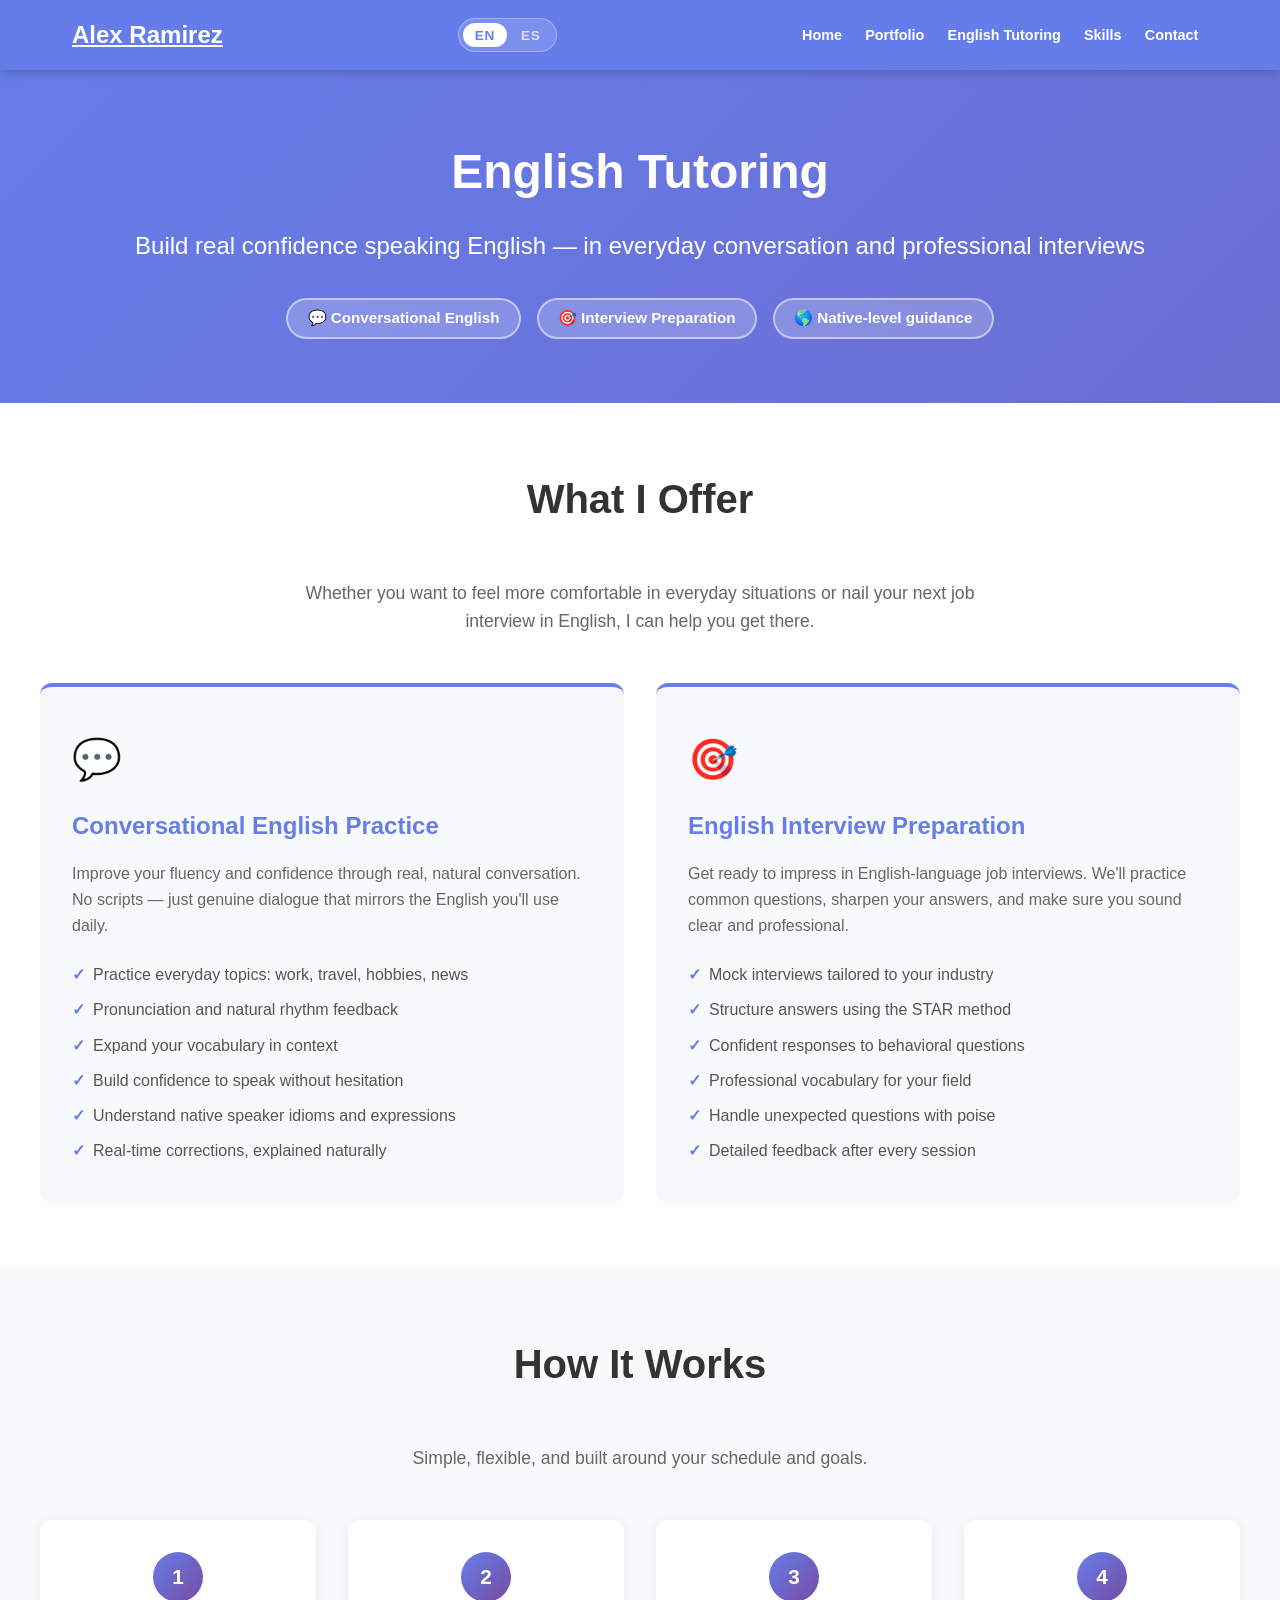
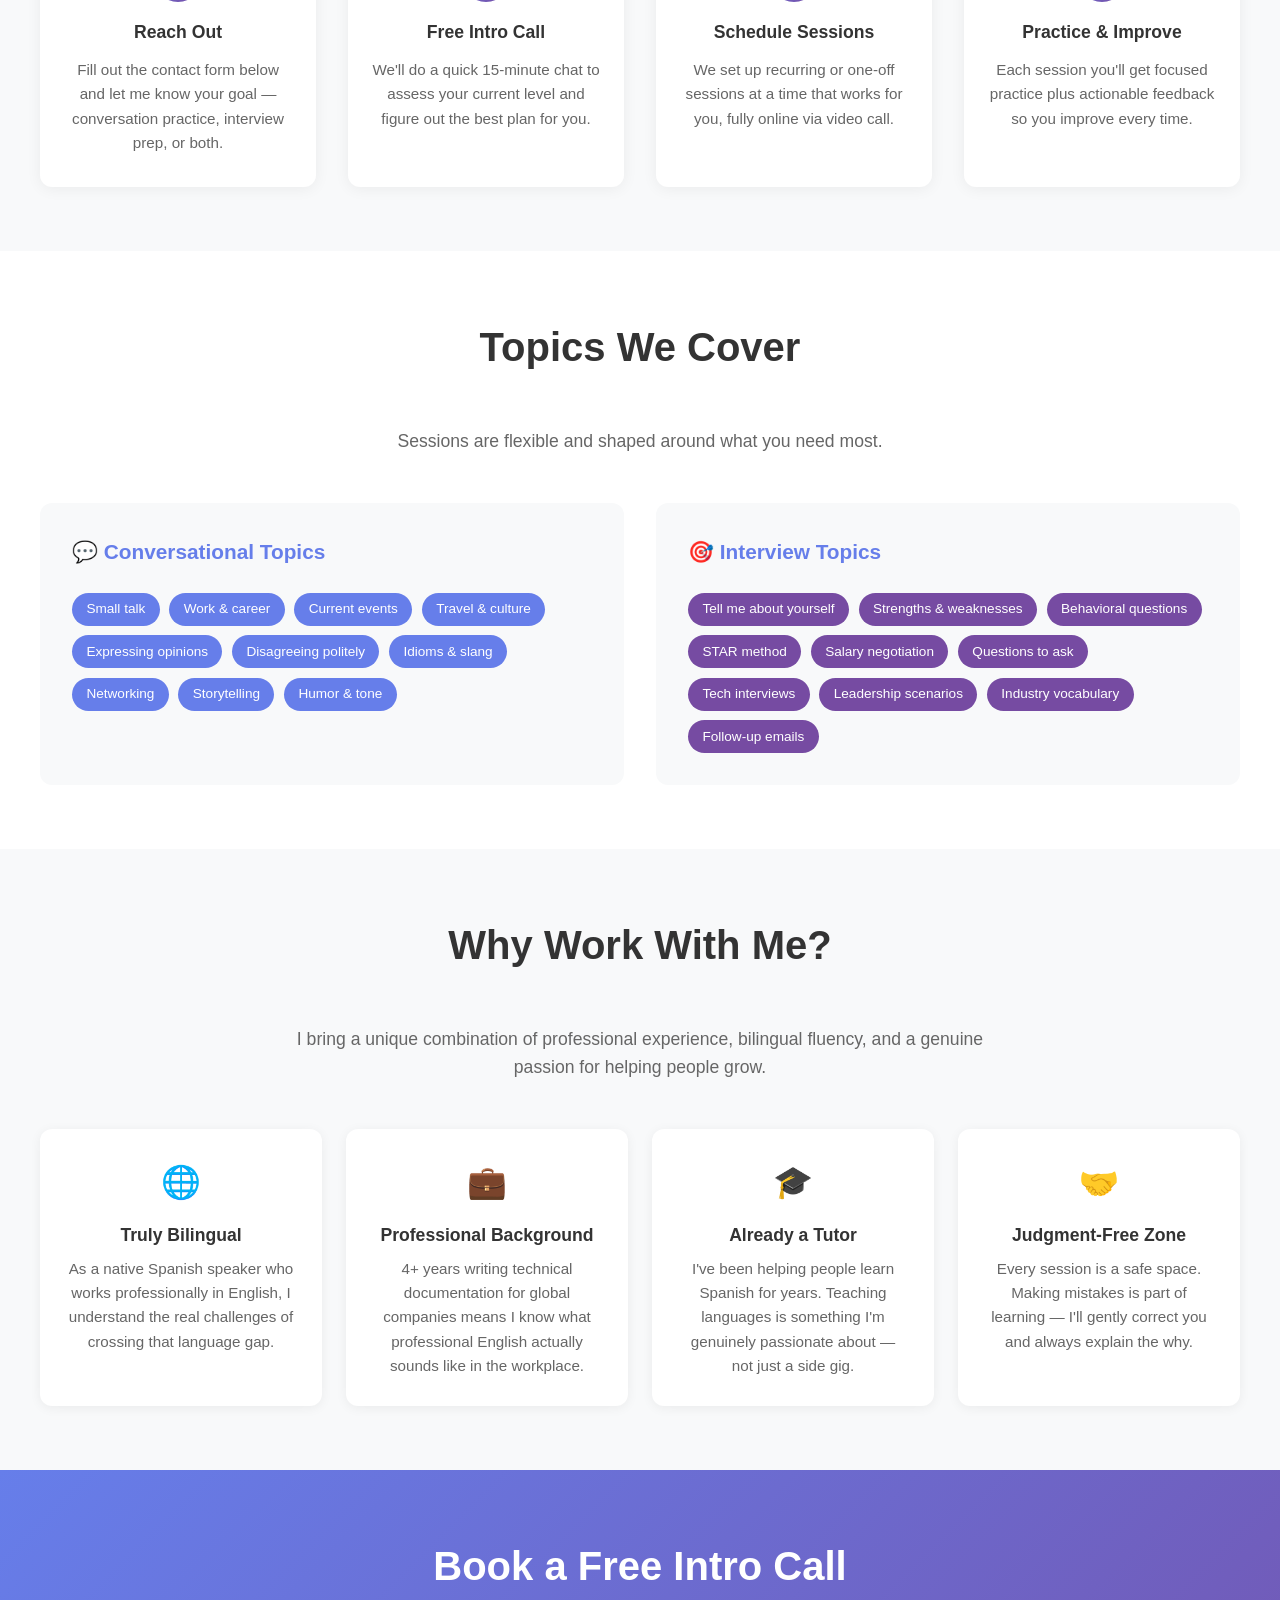
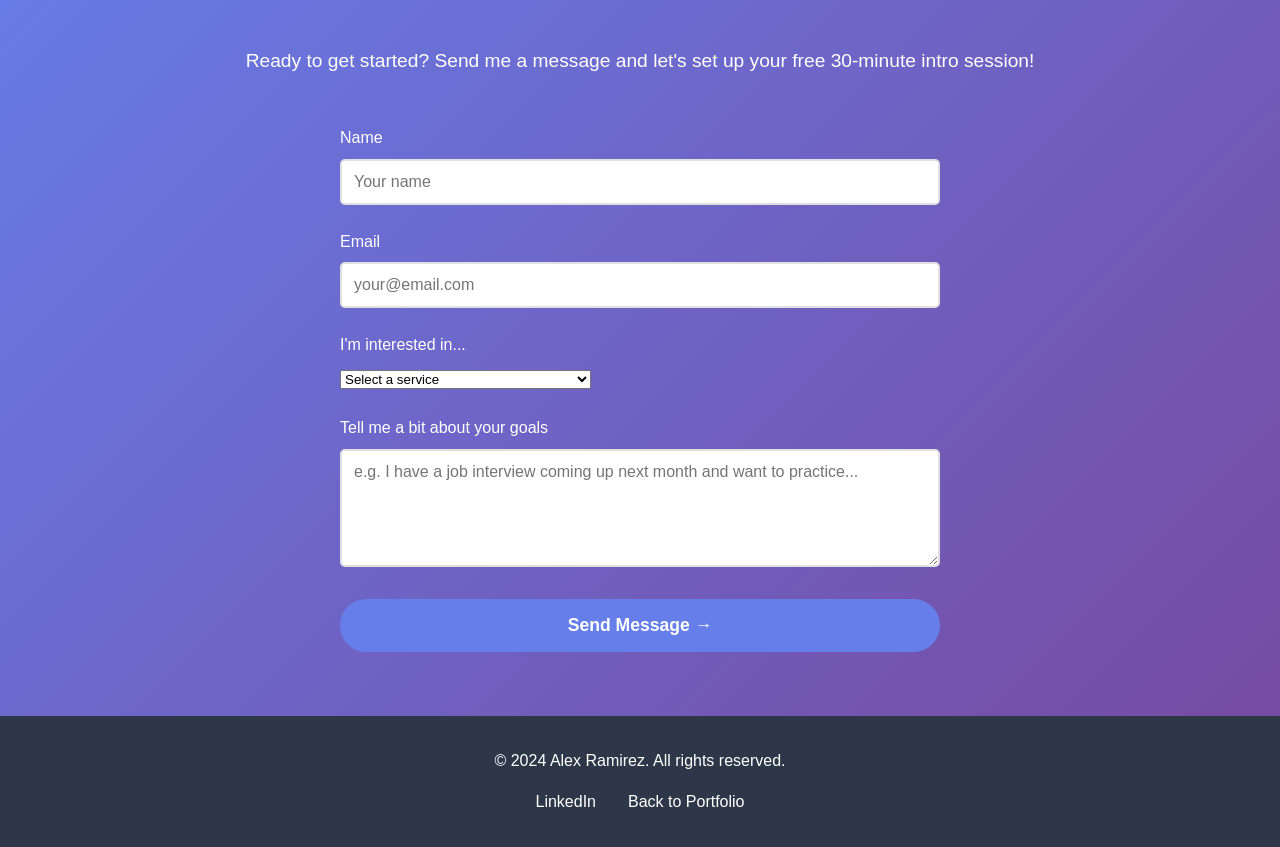
==== commit 0f40819c: "Changed message from 15 min to 30 min consultation" ====
--- a/english-tutoring.html
+++ b/english-tutoring.html
@@ -239,7 +239,7 @@
             <p class="contact-intro"
                data-en="Ready to get started? Send me a message and let's set up your free 15-minute intro session!"
                data-es="¿Listo para empezar? Envíame un mensaje y coordinemos tu sesión inicial gratuita de 15 minutos.">
-                Ready to get started? Send me a message and let's set up your free 15-minute intro session!
+                Ready to get started? Send me a message and let's set up your free 30-minute intro session!
             </p>
             <form action="https://formspree.io/f/mzdpgerg" method="POST" class="contact-form">
                 <div class="form-group">
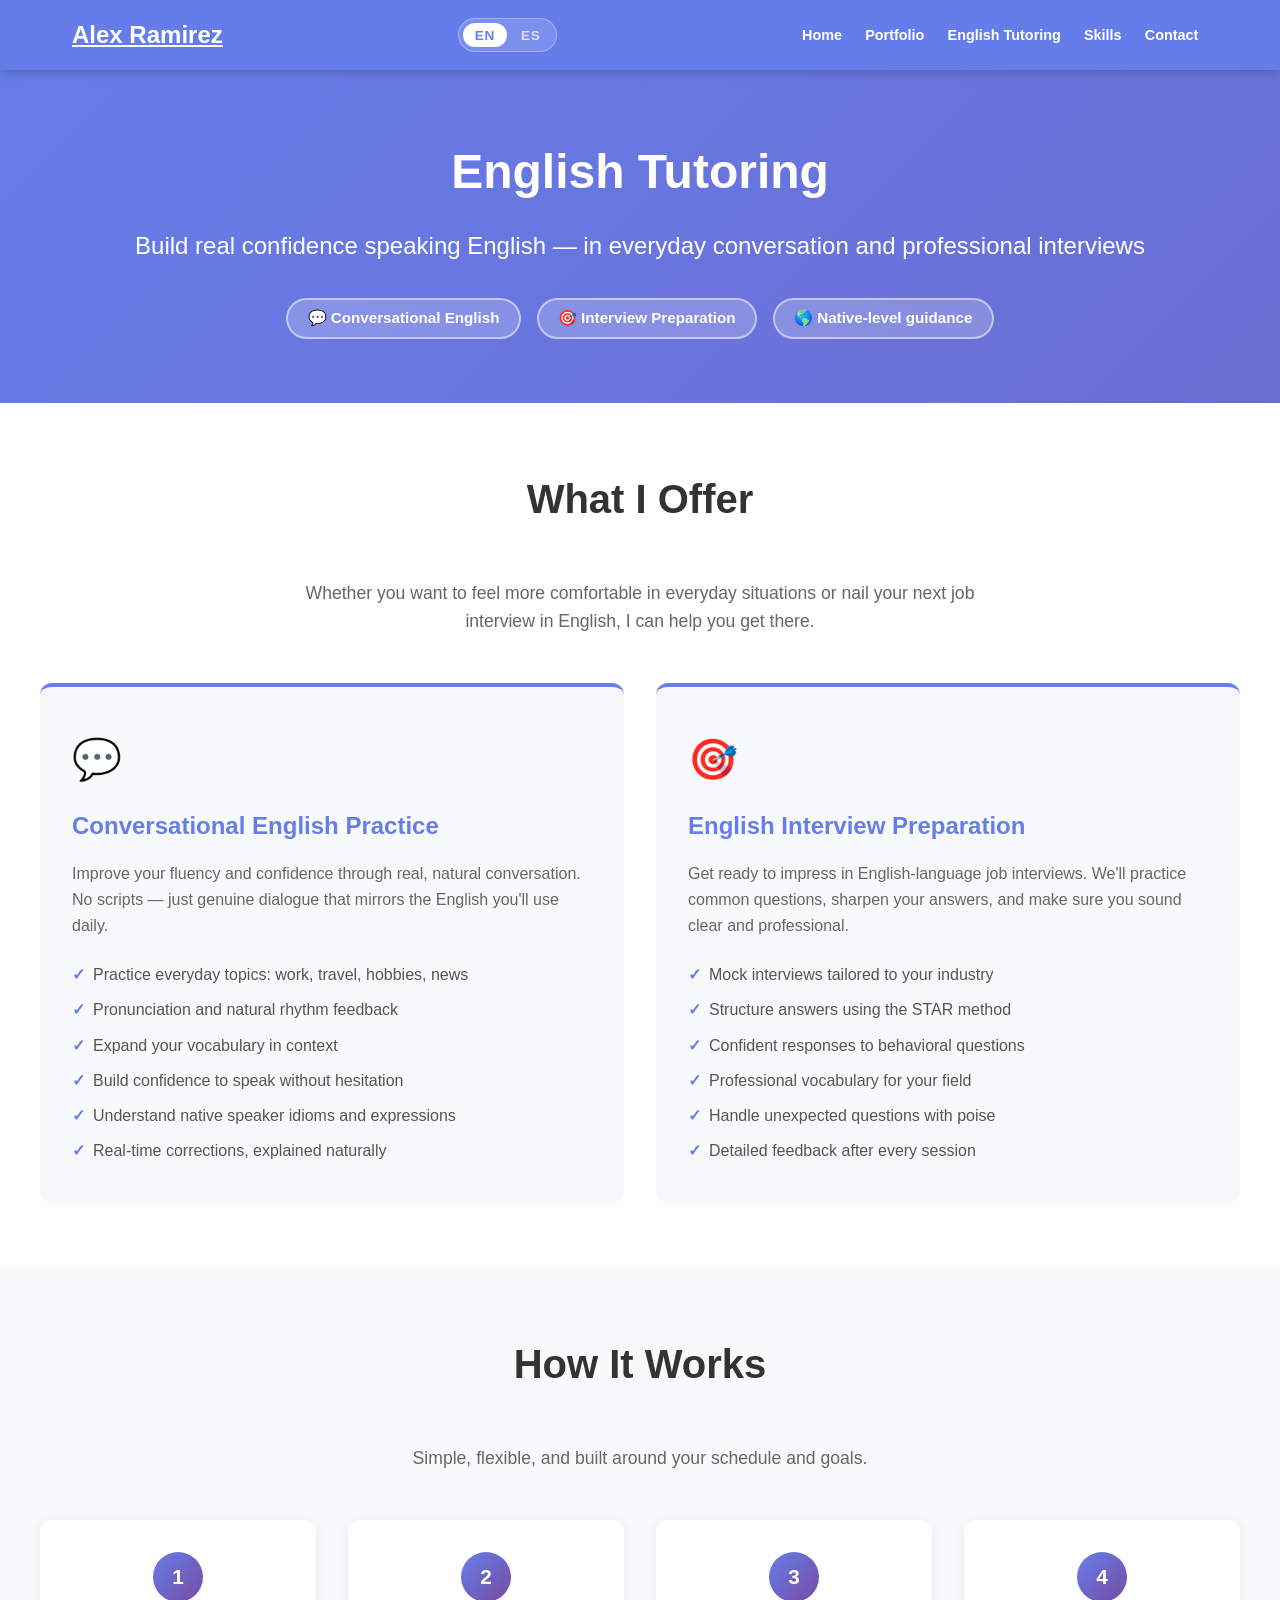
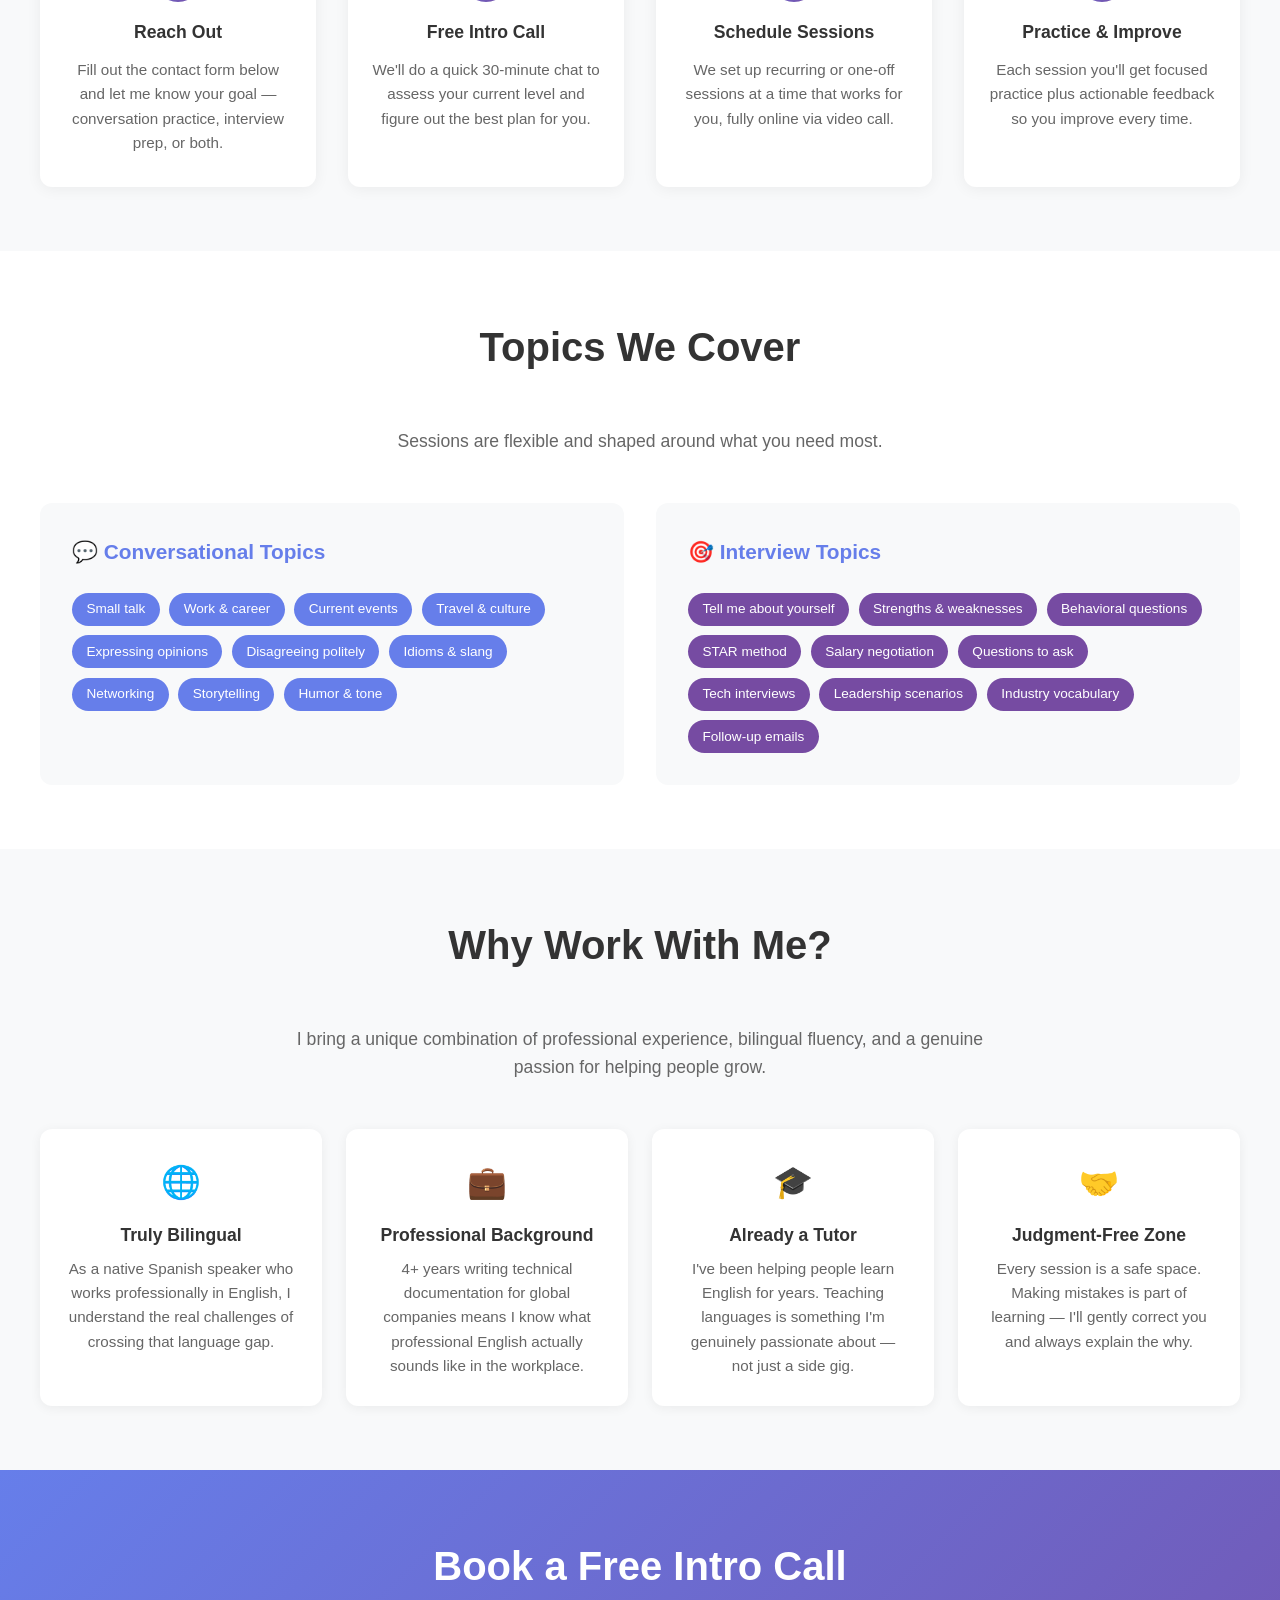
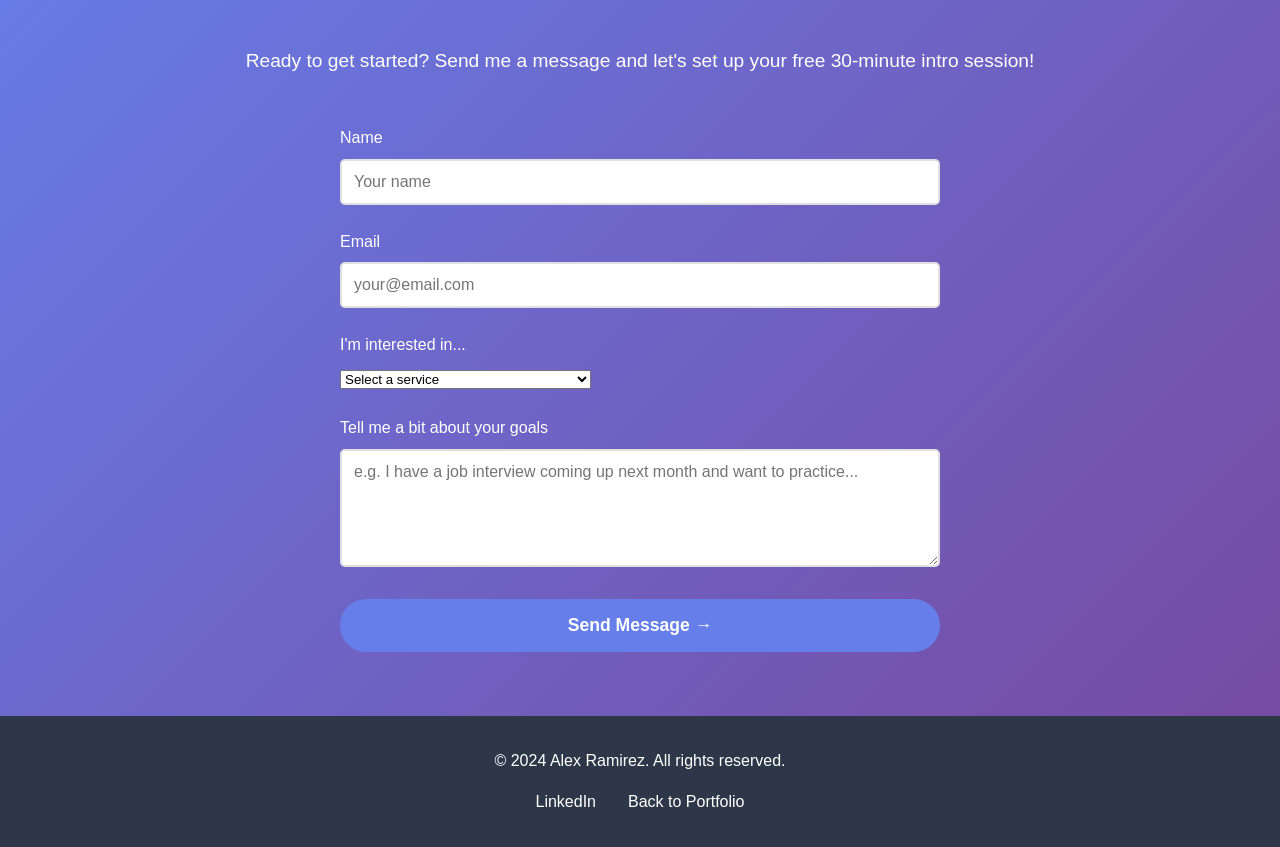
==== commit d7867f1f: "fix typos" ====
--- a/english-tutoring.html
+++ b/english-tutoring.html
@@ -116,9 +116,9 @@
                 <div class="step">
                     <div class="step-number">2</div>
                     <h3 data-en="Free Intro Call"   data-es="Llamada Inicial Gratis">Free Intro Call</h3>
-                    <p  data-en="We'll do a quick 15-minute chat to assess your current level and figure out the best plan for you."
-                        data-es="Haremos una breve llamada de 15 minutos para evaluar tu nivel actual y definir el mejor plan para ti.">
-                        We'll do a quick 15-minute chat to assess your current level and figure out the best plan for you.
+                    <p  data-en="We'll do a quick 30-minute chat to assess your current level and figure out the best plan for you."
+                        data-es="Haremos una breve llamada de 30 minutos para evaluar tu nivel actual y definir el mejor plan para ti.">
+                        We'll do a quick 30-minute chat to assess your current level and figure out the best plan for you.
                     </p>
                 </div>
                 <div class="step">
@@ -214,9 +214,9 @@
                 <div class="why-card">
                     <div class="why-icon">🎓</div>
                     <h3 data-en="Already a Tutor"         data-es="Ya Soy Tutor">Already a Tutor</h3>
-                    <p  data-en="I've been helping people learn Spanish for years. Teaching languages is something I'm genuinely passionate about — not just a side gig."
-                        data-es="Llevo años ayudando a personas a aprender español. Enseñar idiomas es algo por lo que siento una verdadera pasión — no solo un ingreso extra.">
-                        I've been helping people learn Spanish for years. Teaching languages is something I'm genuinely passionate about — not just a side gig.
+                    <p  data-en="I've been helping people learn English for years. Teaching languages is something I'm genuinely passionate about — not just a side gig."
+                        data-es="Llevo años ayudando a personas a aprender Inglés. Enseñar idiomas es algo por lo que siento una verdadera pasión — no solo un ingreso extra.">
+                        I've been helping people learn English for years. Teaching languages is something I'm genuinely passionate about — not just a side gig.
                     </p>
                 </div>
                 <div class="why-card">
@@ -237,8 +237,8 @@
             <h2 class="section-title" style="color: white;"
                 data-en="Book a Free Intro Call" data-es="Agenda una Llamada Inicial Gratis">Book a Free Intro Call</h2>
             <p class="contact-intro"
-               data-en="Ready to get started? Send me a message and let's set up your free 15-minute intro session!"
-               data-es="¿Listo para empezar? Envíame un mensaje y coordinemos tu sesión inicial gratuita de 15 minutos.">
+               data-en="Ready to get started? Send me a message and let's set up your free 30-minute intro session!"
+               data-es="¿Listo para empezar? Envíame un mensaje y coordinemos tu sesión inicial gratuita de 30 minutos.">
                 Ready to get started? Send me a message and let's set up your free 30-minute intro session!
             </p>
             <form action="https://formspree.io/f/mzdpgerg" method="POST" class="contact-form">
